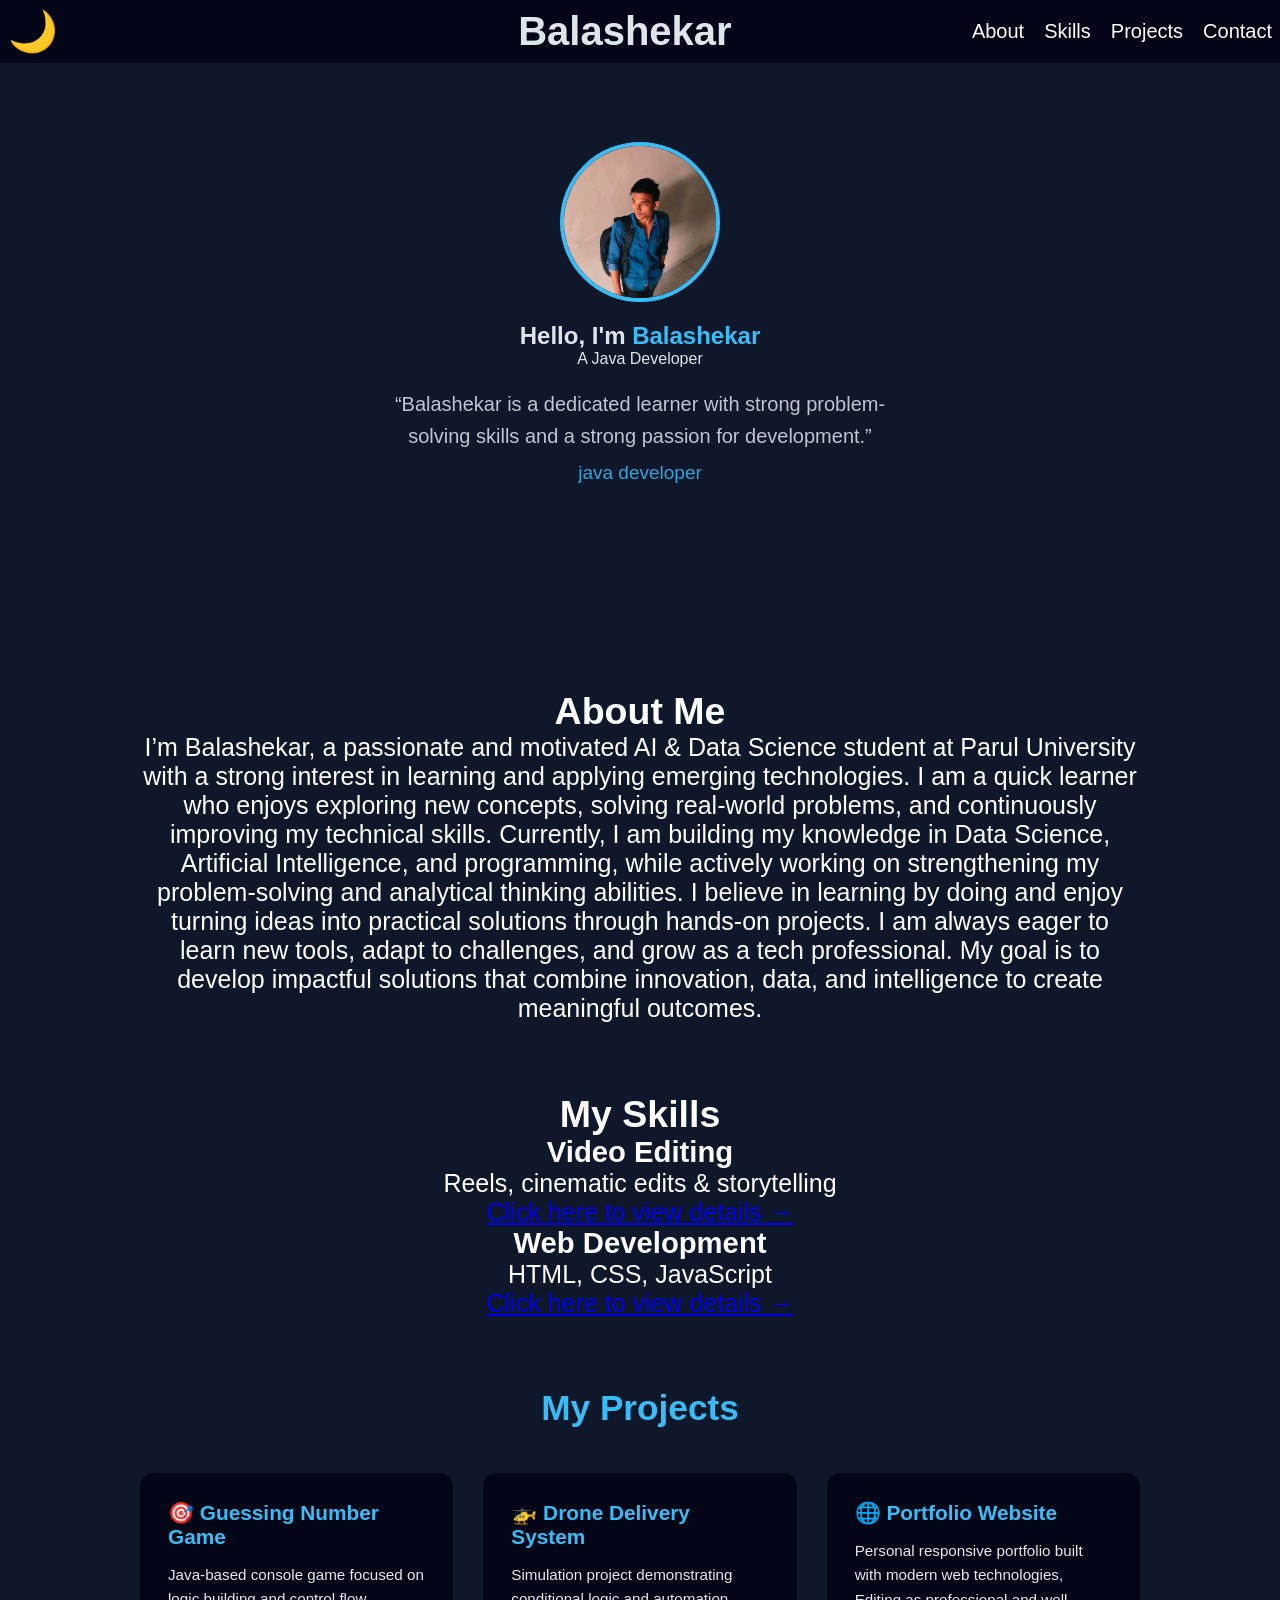
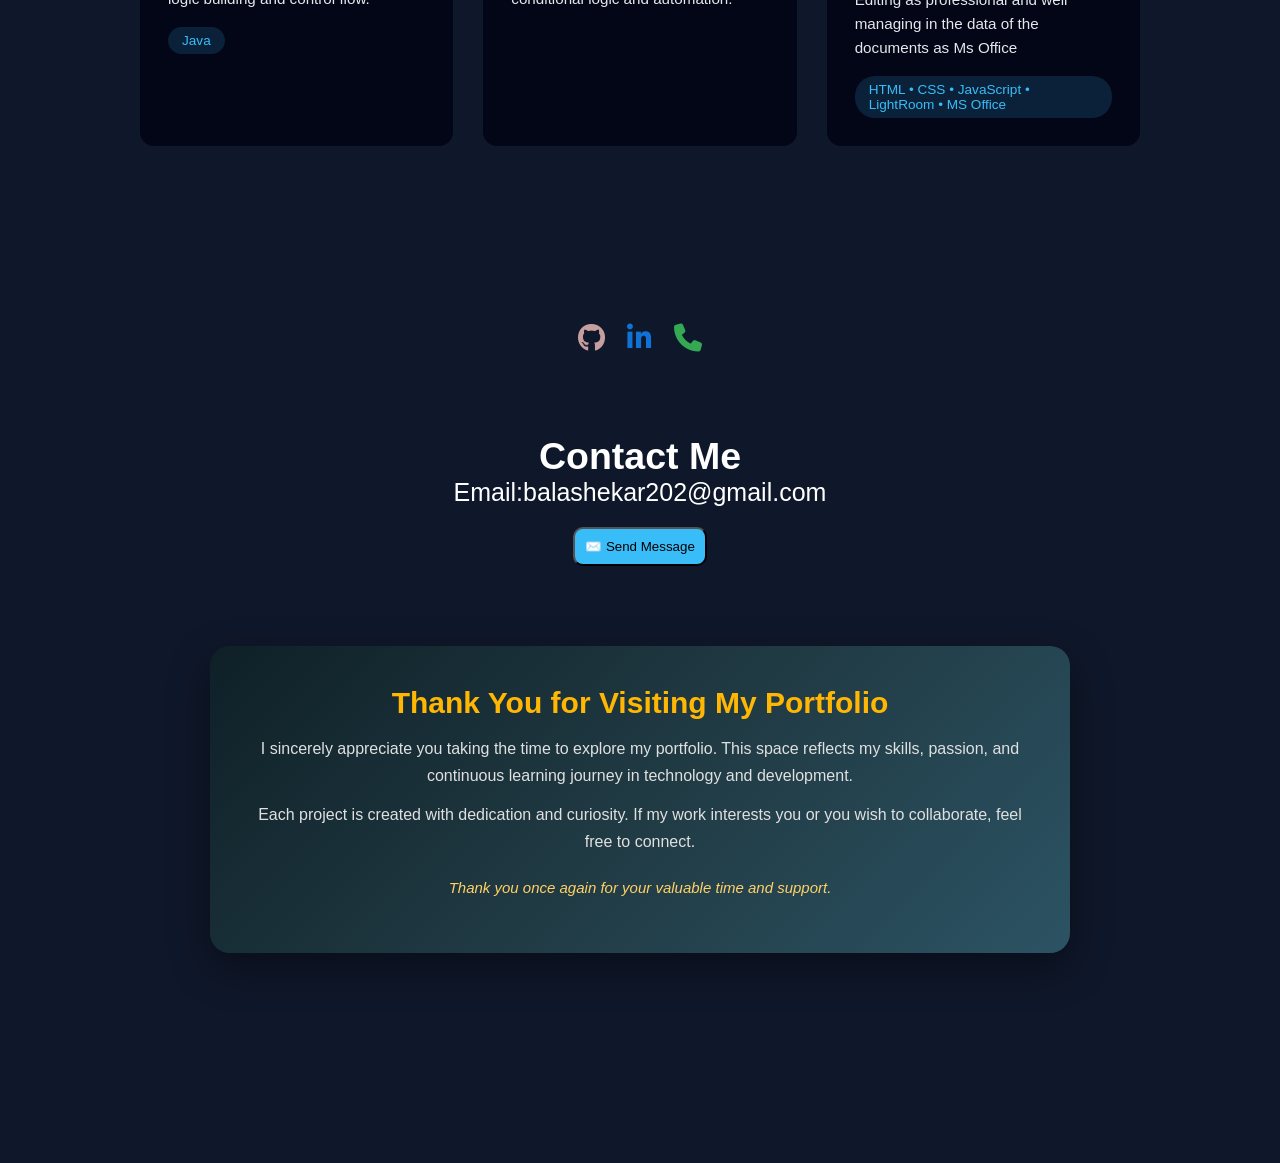
==== index.html @ da6f62a0 "Update index.html" ====
<!DOCTYPE html>
<html lang="en">
<head>
    <link rel="stylesheet" href="https://cdnjs.cloudflare.com/ajax/libs/font-awesome/6.5.1/css/all.min.css">
    <meta charset="UTF-8">
    <title>Balashekar | Portfolio</title>
    <link rel="stylesheet" href="style.css">
</head>
<body>
<div id="loader">
    <div class="spinner"></div>
</div>
    <!-- Navbar -->
    <nav>
        <button class="theme-btn" onclick="toggleTheme()">🌙</button>
        <h2 class="logo">Balashekar</h2>
        <ul class="bala-hero">
            <li><a href="#about">About</a></li>
            <li><a href="#skills">Skills</a></li>
            <li><a href="#projects">Projects</a></li>
            <li><a href="#contact">Contact</a></li>
        </ul>
    </nav>

   <section class="hero">

    <!-- Profile Photo -->
    <img src="profile.jpg" alt="Profile Photo" class="profile-pic">

     <!-- Name & role -->
    <h1>Hello, I'm <span id="typing"></span></h1>
    <p class="role">A Java Developer</p>
    <!-- Testimonial under profile photo -->
    <div class="hero-testimonial">
        <p id="heroTestimonial">
            “Balashekar is a dedicated learner with strong problem-solving skills and a strong passion for development.”
        </p>
        <span>java developer</span>
    </div>
</section>
    <!-- About -->
    <section id="about" class="section">
        <section class="section hidden">
        <h2>About Me</h2>
        <p>

           I’m Balashekar, a passionate and motivated AI & Data Science student at Parul University with a strong interest in learning
            and applying emerging technologies. I am a quick learner who enjoys exploring new concepts, solving real-world problems, and
             continuously improving my technical skills.
             Currently, I am building my knowledge in Data Science, Artificial Intelligence, and programming, while actively working on strengthening my problem-solving and analytical thinking abilities. I believe in learning by doing and enjoy turning ideas into practical solutions through hands-on projects.

I am always eager to learn new tools, adapt to challenges, and grow as a tech professional. My goal is to develop impactful solutions that combine innovation, data, and intelligence to create meaningful outcomes.
        </p>
    </section>
    <!-- Skills -->
 <section id="skills" class="skills-section">
  <h2>My Skills</h2>

  <div class="skills-container">

    <!-- Skill Card -->
    <div class="skill-card">
      <h3>Video Editing</h3>
      <p>Reels, cinematic edits & storytelling</p>
      <a href="editing.html" target="_blank" class="skill-btn">
        Click here to view details →
      </a>
    </div>

    <div class="skill-card">
      <h3>Web Development</h3>
      <p>HTML, CSS, JavaScript</p>
      <a href="webdev.html" target="_blank" class="skill-btn">
        Click here to view details →
      </a>
    </div>

  </div>
</section>


    <!-- Projects -->
   <section id="projects" class="section">
  <h2 class="section-title">My Projects</h2>

  <div class="card-container">
    <div class="card">
      <h3>🎯 Guessing Number Game</h3>
      <p>
        Java-based console game focused on logic building and control flow.
      </p>
      <span class="tech">Java</span>
    </div>

    <div class="card">
      <h3>🚁 Drone Delivery System</h3>
      <p>
        Simulation project demonstrating conditional logic and automation.
      </p>
    </div>

    <div class="card">
      <h3>🌐 Portfolio Website</h3>
      <p>
        Personal responsive portfolio built with modern web technologies, Editing as professional and well managing in the data of the documents as Ms Office
      </p>
      <span class="tech">HTML • CSS • JavaScript • LightRoom • MS Office</span>
    </div>
  </div>
</section>


    <!-- Contact -->
    <section id="contact" class="section contact">
       <div class="socials">
    <!-- GitHub -->
    <a href="https://github.com/balashekar2006" title="GitHub"> <i class="fab fa-github"></i>
    </a>
    <!-- LinkedIn -->
    <a href="https://www.linkedin.com/in/balashekartellagorla/" title="LinkedIn"><i class="fab fa-linkedin-in"></i>
    </a>
    <!-- Phone -->
    <a href="tel:+919398555608" class="contact-btn phone" title="Contact"><i class="fas fa-phone"></i>
</a>
</div>

        <section class="section hidden">
        <h2>Contact Me</h2>
        <p>Email:balashekar202@gmail.com</p>
      <button class="contact-btn email" onclick="sendEmail()" title="Send Message">
    ✉️ Send Message
</button>
<div class="portfolio-thankyou" id="thankYouSection">
    <h2>Thank You for Visiting My Portfolio</h2>
    <p>
        I sincerely appreciate you taking the time to explore my portfolio.
        This space reflects my skills, passion, and continuous learning journey
        in technology and development.
    </p>
    <p>
        Each project is created with dedication and curiosity.
        If my work interests you or you wish to collaborate, feel free to connect.
    </p>
    <p class="closing-line">
        Thank you once again for your valuable time and support.
    </p>
</div>

    </section>
    <script src="script.js"></script>
</body>
</html>
---- style.css ----
* {
    margin: 0;
    padding: 0;
    box-sizing: border-box;
    font-family: Arial, sans-serif;
}
#loader {
    position: fixed;
    inset: 0;
    background: var(--bg);
    display: flex;
    justify-content: center;
    align-items: center;
    z-index: 9999;
}

.spinner {
    width: 50px;
    height: 50px;
    border: 5px solid var(--card);
    border-top: 5px solid var(--accent);
    border-radius: 50%;
    animation: spin 1s linear infinite;
}

@keyframes spin {
    to {
        transform: rotate(360deg);
    }
}

body {
    
    background: #1142b3dc;
    color: rgb(167, 111, 111);
}

/* Navbar */
:root {
    --bg: #0f172a;
    --text: rgb(220, 230, 235);
    --card: #1e293b;
    --accent: #38bdf8;
}

.light {
    --bg: #b9dcdf;
    --text: #fbfbfb;
    --card: rgb(75, 38, 38);
}

body {
    background: var(--bg);
    color: var(--text);
    transition: 0.5s;
}


.theme-btn {
    background:none;
    border:none;
    font-size:40px;
    cursor:pointer;
    color: var(--accent);
}

nav {
    display: flex;
    justify-content: space-between;
    padding: 8px 8px;
    background: #020617;
    position: fixed;
    width: 100%;
    top: 0;
    right :0;
    left :0;
    z-index: 100;
}
.logo{
    font-size: 40px;
    display: flex;
    flex-direction: row;
    justify-content: center;
    align-items: center;
    text-align: center;
    flex:1;
    padding-left:240px;
}
.bala-hero {
font-size: 20px;
display: flex;
    flex-direction: row;
    justify-content: center;
    align-items: center;
    text-align: center;
}

nav ul {
    display: flex;
    list-style: none;
}

nav ul li {
    margin-left: 20px;
}

nav ul li a {
    color: white;
    text-decoration: none;
    transition: color 0.3s;
    
}

nav ul li a:hover {
    color: #38bdf8;
}
/* Hero */
.hero-testimonial {
    max-width: 500px;
    margin: 20px auto 25px;
    font-style:Bold;
    opacity: 0.85;
    animation: fadeIn 0.5s ease;
}

.hero-testimonial p {
    font-size: 20px;
    line-height: 1.6;
}

.hero-testimonial span {
    display: block;
    margin-top: 10px;
    color: var(--accent);
    font-style: normal;
    font-size: 19px;
}

.hero {
    margin-top: 100px;
    height: 50vh;
    display: flex;
    flex-direction: column;
    justify-content: center;
    align-items: center;
    text-align: center;
}

.hero span {
    color: #38bdf8;
}

.hero button {
    margin-top: 12px;
    padding: 10px 15px;
    border: none;
    background: #38bdf8;
    cursor: pointer;
    font-size: 20px;
    transition: transform 0.3s;
}

.hero button:hover {
    transform: scale(1.1);
}

/* Skills */
/* ================================
   SHARED SECTION STYLING
================================ */
.section {
  padding: 70px 20px;
  background-color: #0f172a;
  color: #ffffff;
  text-align: center;
}

.section-title {
  font-size: 2.2rem;
  margin-bottom: 45px;
  color: #38bdf8;
  font-weight: 600;
}

/* ================================
   SHARED GRID (SKILLS + PROJECTS)
================================ */
.card-container {
  display: grid;
  grid-template-columns: repeat(auto-fit, minmax(260px, 1fr));
  gap: 30px;
  max-width: 1100px;
  margin: auto;
}

/* ================================
   SHARED CARD DESIGN
================================ */
.card {
  background: #020617;
  border-radius: 14px;
  padding: 28px;
  text-align: left;
  transition: transform 0.35s ease, box-shadow 0.35s ease;
}

.card:hover {
  transform: translateY(-10px);
  box-shadow: 0 15px 30px rgba(56, 189, 248, 0.25);
}

/* ================================
   CARD CONTENT
================================ */
.card h3 {
  color: #38bdf8;
  margin-bottom: 14px;
  font-size: 1.3rem;
}

.card p,
.card li {
  font-size: 0.95rem;
  color: #e5e7eb;
  line-height: 1.6;
}

.card ul {
  list-style: none;
  padding: 0;
}

.card ul li {
  padding: 6px 0;
}

/* ================================
   TECH TAG (PROJECTS)
================================ */
.tech {
  display: inline-block;
  margin-top: 15px;
  background: rgba(56, 189, 248, 0.15);
  color: #38bdf8;
  padding: 6px 14px;
  border-radius: 20px;
  font-size: 0.85rem;
}
/* Contact */
.socials{
    margin-top: 25px;
    display: flex;
    justify-content: center;
    gap: 2px;
}

.socials-btn {
    padding: 12px 25px;
    text-decoration: none;
    color: rgb(168, 249, 143);
    border-radius: 30px;
    font-weight: bold;
    transition: all 0.4s ease;
}

.socials.github {
    background: #414a54;
}

.socials.linkedin {
    background: #0a66c2;
}
.socials.contact {
    background: #6ddf67;
}
.socials a i {
    font-size: 28px; /* Adjust icon size */
    transition: transform 0.3s, box-shadow 0.3s;
}

/* GitHub theme */
.socials a[title="GitHub"] i {
    color: #c79e9e; /* Official GitHub black */
}
.socials a[title="GitHub"]:hover i {
    transform: scale(1.2);
    color: #e272d3; /* GitHub green hover (optional) */
}
/* LinkedIn theme */
.socials a[title="LinkedIn"] i {
    color: #1072d4; /* Official LinkedIn blue */
}
.socials a[title="LinkedIn"]:hover i {
    transform: scale(1.2);
    color:#eddb57; /* Darker blue on hover */
}
/* Phone theme */
.socials a[title="Contact"] i {
    color: #34A853; /* Green phone icon */
}
.socials a[title="Contact"]:hover i {
    transform: scale(1.2);
    color:#cc233f; /* Darker green on hover */
}
.socials a {
    font-size: 30px;
    margin: 10px;
    display: inline-block;
    transition: 0.3s;
}

.socials a:hover {
    transform: translateY(-8px) rotate(5deg);
    color: var(--accent);
}

.contact button {
    
    margin-top: 20px;
    padding: 10px 10px;
    border-radius: 10px;
    background: #38bdf8;
    cursor: pointer;
}
.contact button:hover{
     background: #e2cf97;
    color: rgb(5, 32, 38);
    transform: translateY(-10px);
}
.profile-pic {
    width: 160px;
    height: 160px;
    border-radius: 50%;
    object-fit: cover;
    border: 4px solid #38bdf8;
    margin-bottom: 20px;
    animation: pulse 2.5s infinite;
    transition: all 0.4s ease;
}

.profile-pic:hover {
    box-shadow: 0 0 30px #38bdf8;
    transform: scale(1.08) rotate(2deg);
}


.profile-pic:hover {
    box-shadow: 0 0 25px #38bdf8;
    transform: scale(1.05);
}

@keyframes float {
    0% { transform: translateY(0); }
    50% { transform: translateY(-10px); }
    100% { transform: translateY(0); }
}
@keyframes fadeIn {
    from {
        opacity: 0;
        transform: translateY(10px);
    }
    to {
        opacity: 1;
        transform: translateY(0);
    }
}
@keyframes pulse {
    0% {
        box-shadow: 0 0 0 0 rgba(56, 189, 248, 0.7);
    }
    70% {
        box-shadow: 0 0 0 20px rgba(56, 189, 248, 0);
    }
    100% {
        box-shadow: 0 0 0 0 rgba(56, 189, 248, 0);
    }
}
/* Sections */
.section {
    padding: 70px 70px;
    text-align: center;
    font-size: 25px;
}
.hidden {
    opacity: 0;
    transform: translateY(50px);
    transition: all 1s ease;
}

.show {
    opacity: 1;
    transform: translateY(0);
}

@media (max-width: 768px) {
    nav {
        flex-direction: column;
        gap: 10px;
    }
    .skills, .projects {
        flex-direction: column;
        align-items: center;
    }
    .hero h1 {
        font-size: 30px;
    }
    .profile-pic {
        width: 120px;
        height: 120px;
    }
}
.portfolio-thankyou {
    margin-top: 80px;
    padding: 40px;
    text-align: center;
    background: linear-gradient(135deg, #0f2027, #203a43, #2c5364);
    color: #ffffff;
    border-radius: 20px;
    box-shadow: 0 15px 40px rgba(0, 0, 0, 0.4);
    opacity: 0;
    transform: translateY(30px);
    transition: all 1s ease;
}

.portfolio-thankyou h2 {
    font-size: 30px;
    margin-bottom: 15px;
    color: #ffb703;
}

.portfolio-thankyou p {
    font-size: 16px;
    line-height: 1.7;
    margin-bottom: 12px;
    color: #e0e0e0;
}

.portfolio-thankyou .closing-line {
    margin-top: 20px;
    font-size: 15px;
    font-style: italic;
    color: #ffd166;
}

/* Animation active state */
.portfolio-thankyou.show {
    opacity: 1;
    transform: translateY(0);
}

/* Responsive */
@media (max-width: 600px) {
    .portfolio-thankyou {
        padding: 25px;
    }

    .portfolio-thankyou h2 {
        font-size: 24px;
    }
}
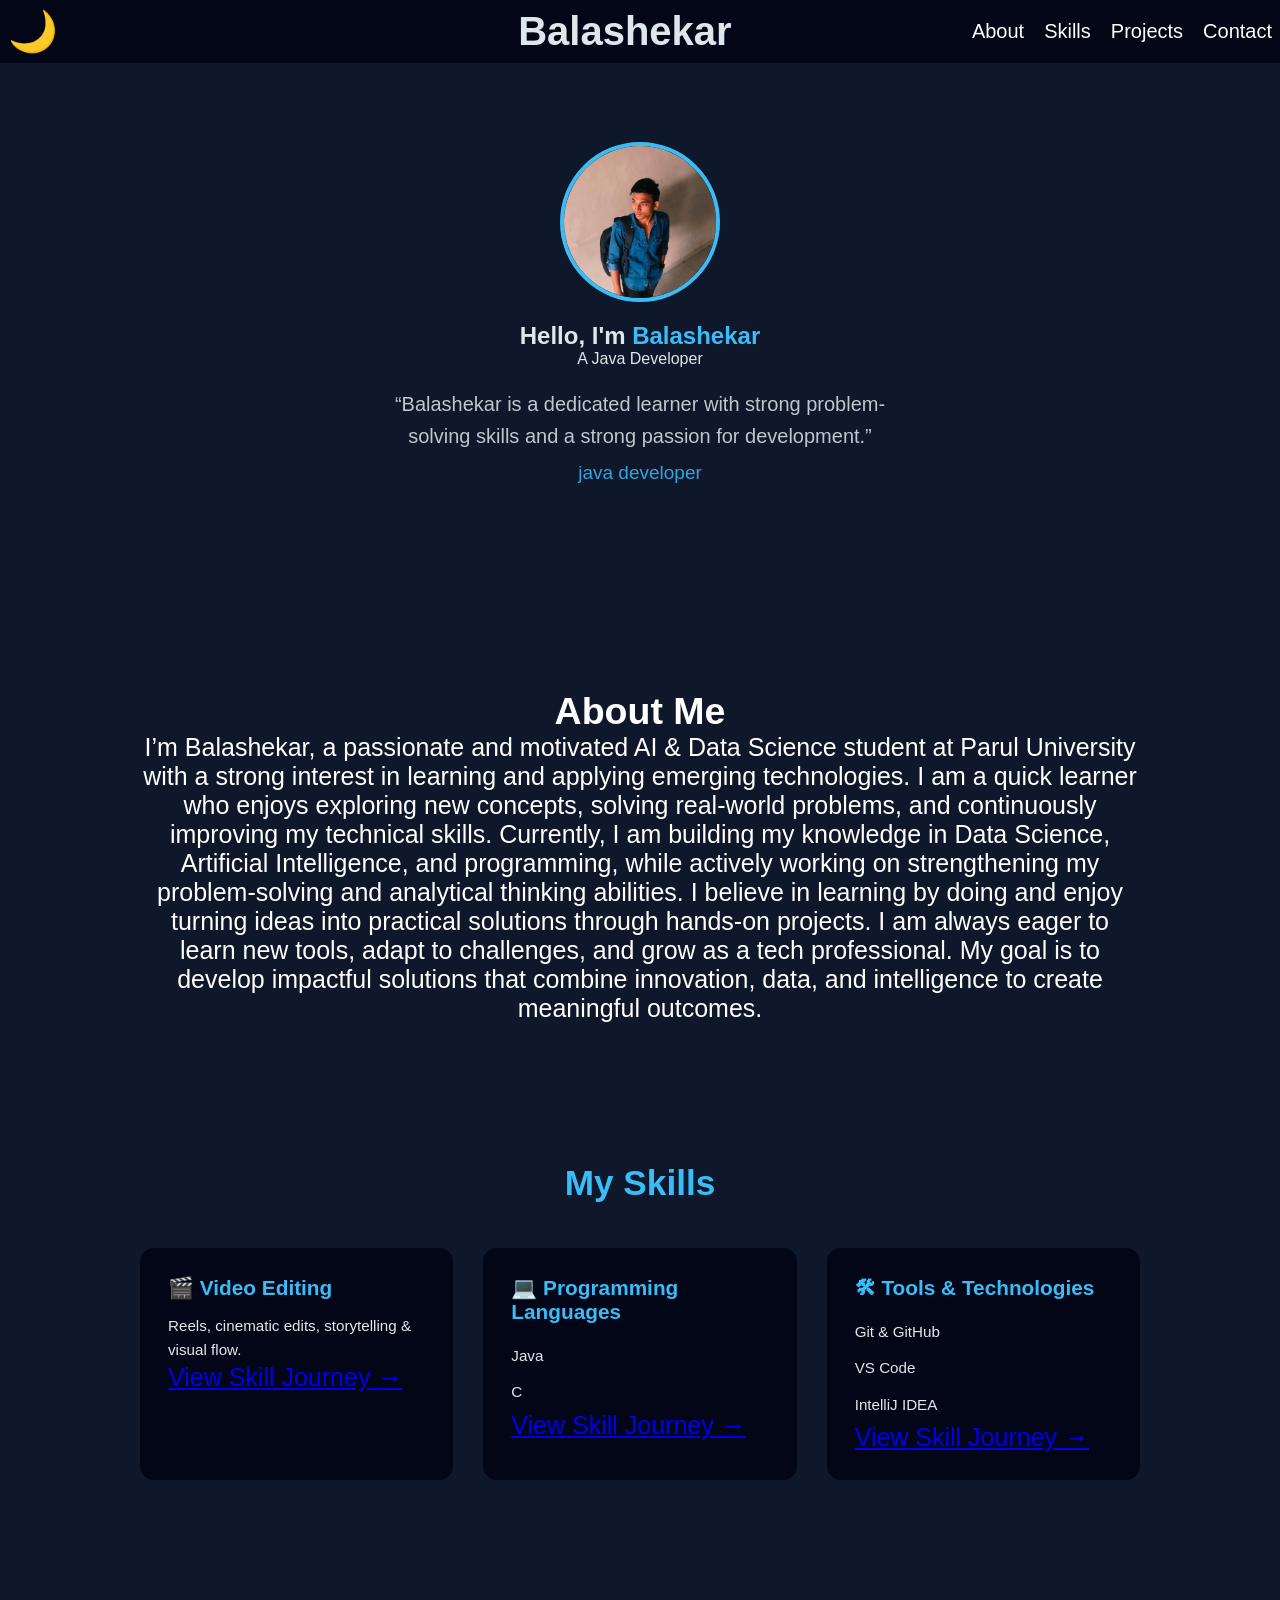
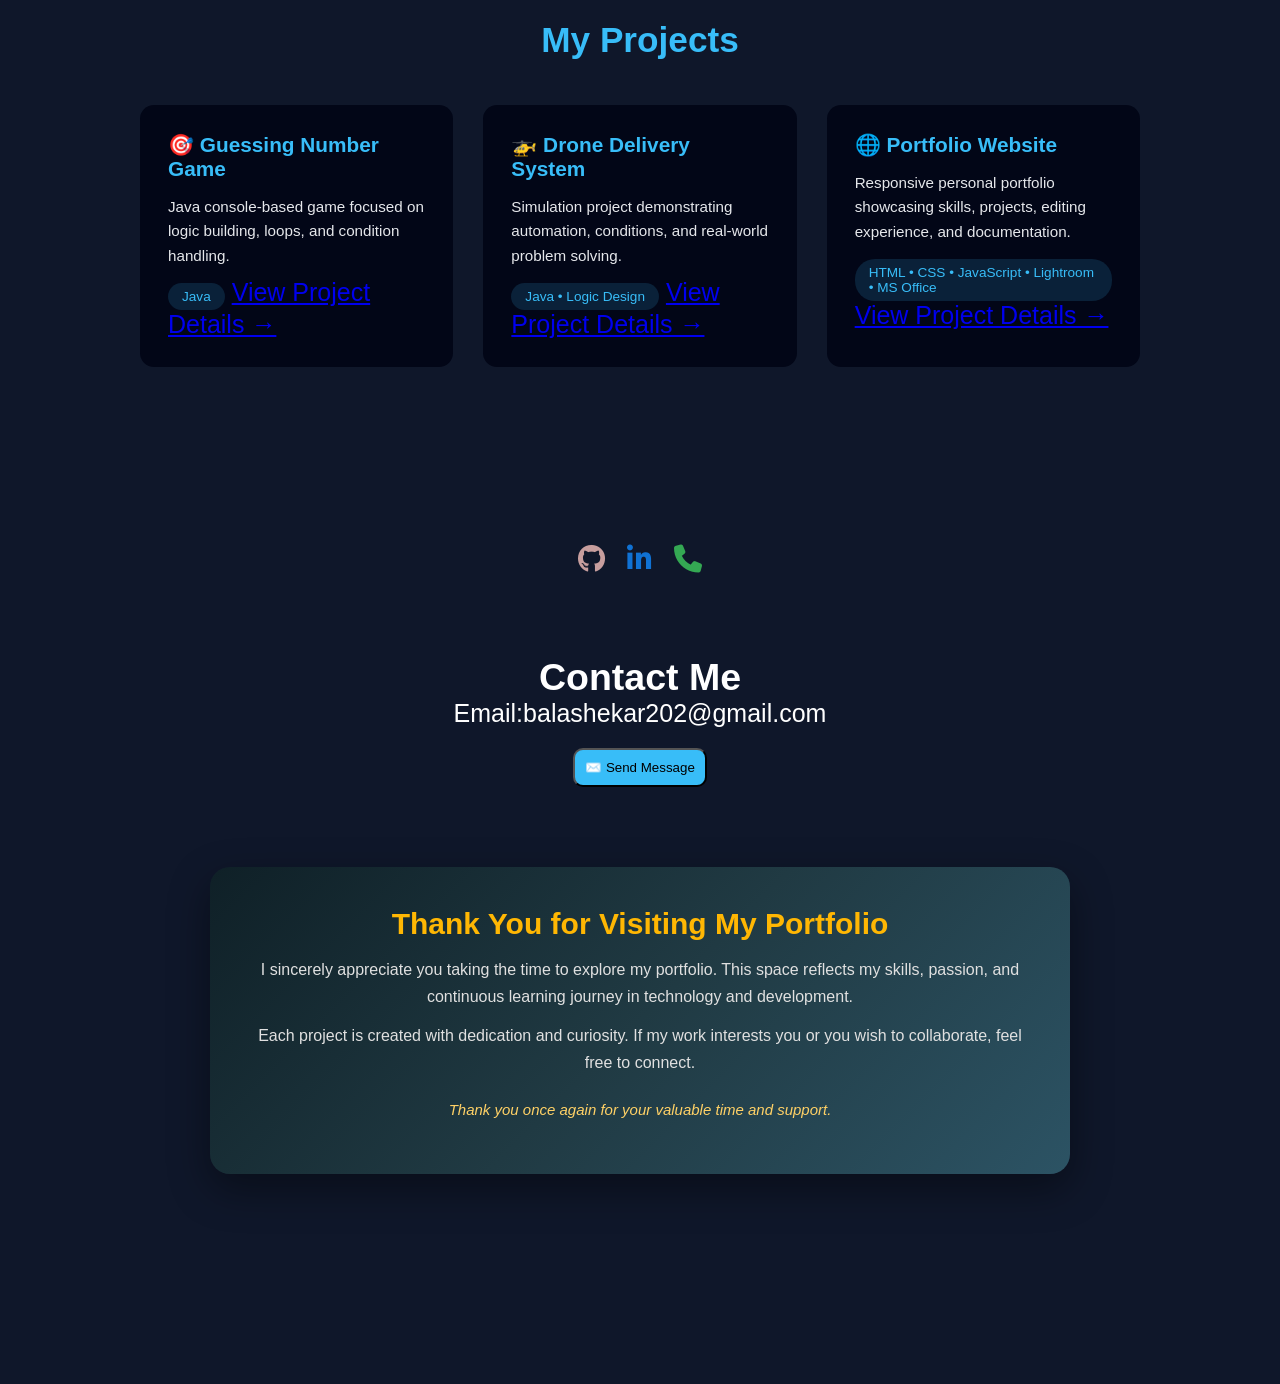
==== commit acff291e: "Update index.html" ====
--- a/index.html
+++ b/index.html
@@ -53,62 +53,91 @@
         </p>
     </section>
     <!-- Skills -->
- <section id="skills" class="skills-section">
-  <h2>My Skills</h2>
+ <section id="skills" class="section">
+  <h2 class="section-title">My Skills</h2>
 
-  <div class="skills-container">
+  <div class="card-container">
 
-    <!-- Skill Card -->
-    <div class="skill-card">
-      <h3>Video Editing</h3>
-      <p>Reels, cinematic edits & storytelling</p>
-      <a href="editing.html" target="_blank" class="skill-btn">
-        Click here to view details →
+    <div class="card">
+      <h3>🎬 Video Editing</h3>
+      <p>
+        Reels, cinematic edits, storytelling & visual flow.
+      </p>
+      <a href="editing.html" target="_blank" class="view-btn">
+        View Skill Journey →
       </a>
     </div>
 
-    <div class="skill-card">
-      <h3>Web Development</h3>
-      <p>HTML, CSS, JavaScript</p>
-      <a href="webdev.html" target="_blank" class="skill-btn">
-        Click here to view details →
+    <div class="card">
+      <h3>💻 Programming Languages</h3>
+      <ul>
+        <li>Java</li>
+        <li>C</li>
+      </ul>
+      <a href="programming.html" target="_blank" class="view-btn">
+        View Skill Journey →
+      </a>
+    </div>
+
+    <div class="card">
+      <h3>🛠 Tools & Technologies</h3>
+      <ul>
+        <li>Git & GitHub</li>
+        <li>VS Code</li>
+        <li>IntelliJ IDEA</li>
+      </ul>
+      <a href="tools.html" target="_blank" class="view-btn">
+        View Skill Journey →
       </a>
     </div>
 
   </div>
 </section>
 
-
     <!-- Projects -->
    <section id="projects" class="section">
   <h2 class="section-title">My Projects</h2>
 
   <div class="card-container">
+
     <div class="card">
       <h3>🎯 Guessing Number Game</h3>
       <p>
-        Java-based console game focused on logic building and control flow.
+        Java console-based game focused on logic building, loops,
+        and condition handling.
       </p>
       <span class="tech">Java</span>
+      <a href="guessing-game.html" target="_blank" class="view-btn">
+        View Project Details →
+      </a>
     </div>
 
     <div class="card">
       <h3>🚁 Drone Delivery System</h3>
       <p>
-        Simulation project demonstrating conditional logic and automation.
+        Simulation project demonstrating automation, conditions,
+        and real-world problem solving.
       </p>
+      <span class="tech">Java • Logic Design</span>
+      <a href="drone-project.html" target="_blank" class="view-btn">
+        View Project Details →
+      </a>
     </div>
 
     <div class="card">
       <h3>🌐 Portfolio Website</h3>
       <p>
-        Personal responsive portfolio built with modern web technologies, Editing as professional and well managing in the data of the documents as Ms Office
+        Responsive personal portfolio showcasing skills, projects,
+        editing experience, and documentation.
       </p>
-      <span class="tech">HTML • CSS • JavaScript • LightRoom • MS Office</span>
+      <span class="tech">HTML • CSS • JavaScript • Lightroom • MS Office</span>
+      <a href="portfolio-project.html" target="_blank" class="view-btn">
+        View Project Details →
+      </a>
     </div>
+
   </div>
 </section>
-
 
     <!-- Contact -->
     <section id="contact" class="section contact">
@@ -154,3 +183,4 @@
 
 
 
+
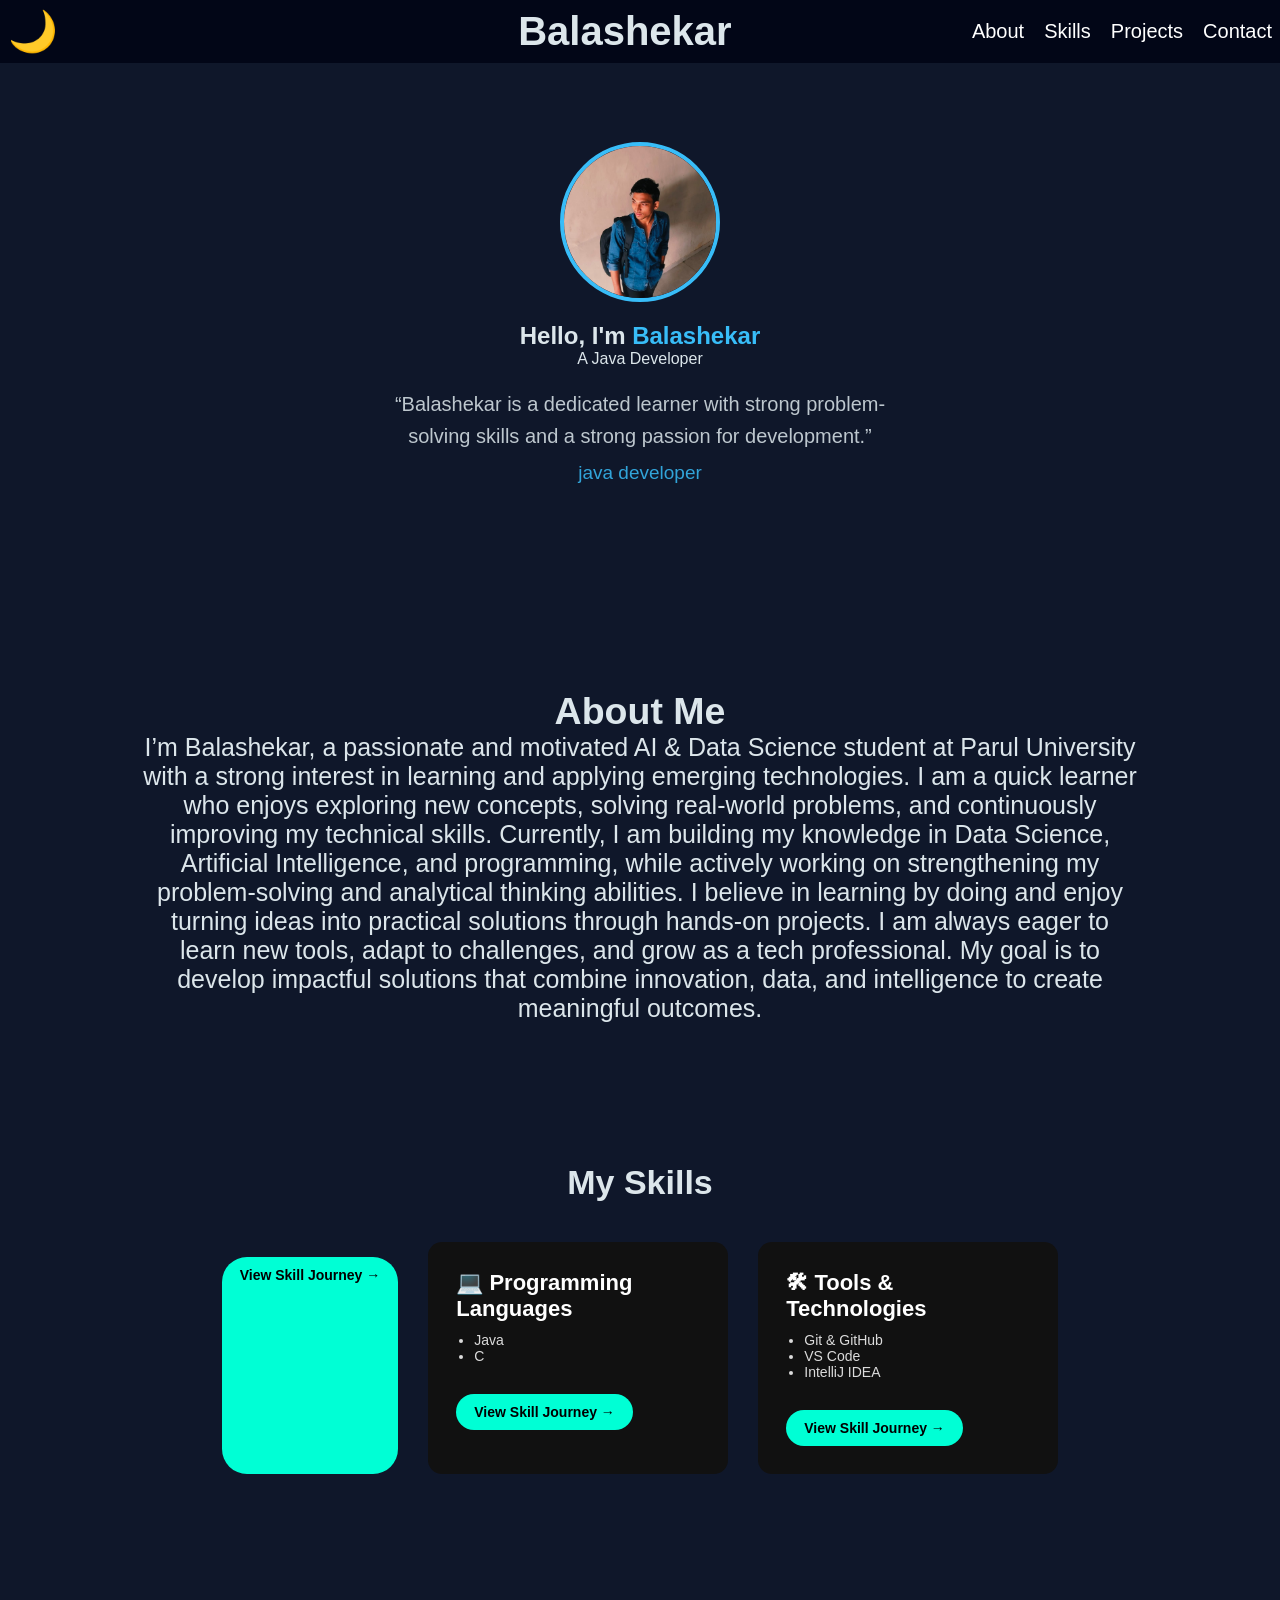
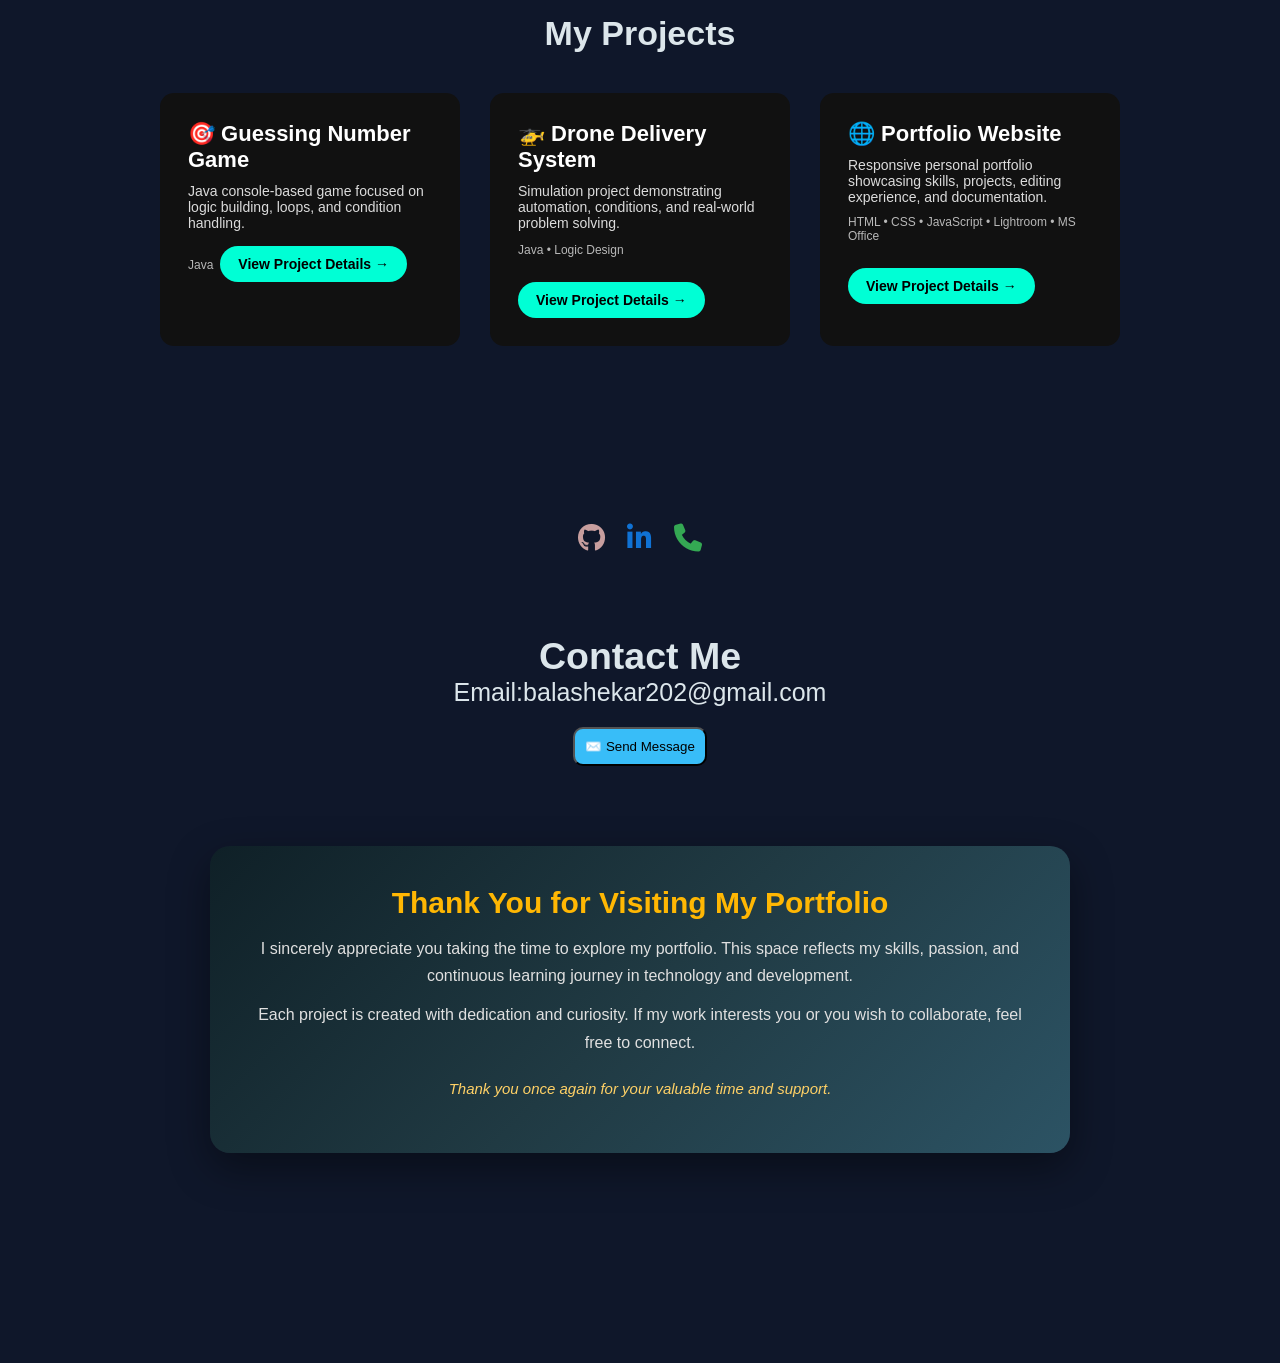
==== commit ff57480e: "Update index.html" ====
--- a/index.html
+++ b/index.html
@@ -58,15 +58,10 @@
 
   <div class="card-container">
 
-    <div class="card">
-      <h3>🎬 Video Editing</h3>
-      <p>
-        Reels, cinematic edits, storytelling & visual flow.
-      </p>
-      <a href="editing.html" target="_blank" class="view-btn">
-        View Skill Journey →
-      </a>
-    </div>
+    <a href="skills/editing.html" class="view-btn">
+  View Skill Journey →
+</a>
+
 
     <div class="card">
       <h3>💻 Programming Languages</h3>
@@ -184,3 +179,4 @@
 
 
 
+
--- a/style.css
+++ b/style.css
@@ -170,81 +170,73 @@
 ================================ */
 .section {
   padding: 70px 20px;
-  background-color: #0f172a;
-  color: #ffffff;
   text-align: center;
 }
 
 .section-title {
-  font-size: 2.2rem;
-  margin-bottom: 45px;
-  color: #38bdf8;
-  font-weight: 600;
-}
-
-/* ================================
-   SHARED GRID (SKILLS + PROJECTS)
-================================ */
+  font-size: 34px;
+  margin-bottom: 40px;
+}
+
 .card-container {
-  display: grid;
-  grid-template-columns: repeat(auto-fit, minmax(260px, 1fr));
+  display: flex;
+  justify-content: center;
   gap: 30px;
-  max-width: 1100px;
-  margin: auto;
-}
-
-/* ================================
-   SHARED CARD DESIGN
-================================ */
+  flex-wrap: wrap;
+}
+
 .card {
-  background: #020617;
+  background: #111;
+  color: #fff;
+  padding: 28px;
+  width: 300px;
   border-radius: 14px;
-  padding: 28px;
   text-align: left;
-  transition: transform 0.35s ease, box-shadow 0.35s ease;
+  transition: all 0.3s ease;
 }
 
 .card:hover {
   transform: translateY(-10px);
-  box-shadow: 0 15px 30px rgba(56, 189, 248, 0.25);
-}
-
-/* ================================
-   CARD CONTENT
-================================ */
+  box-shadow: 0 10px 30px rgba(0, 255, 213, 0.15);
+}
+
 .card h3 {
-  color: #38bdf8;
-  margin-bottom: 14px;
-  font-size: 1.3rem;
+  font-size: 22px;
+  margin-bottom: 10px;
 }
 
 .card p,
 .card li {
-  font-size: 0.95rem;
-  color: #e5e7eb;
-  line-height: 1.6;
+  font-size: 14px;
+  opacity: 0.85;
 }
 
 .card ul {
-  list-style: none;
-  padding: 0;
-}
-
-.card ul li {
-  padding: 6px 0;
-}
-
-/* ================================
-   TECH TAG (PROJECTS)
-================================ */
+  padding-left: 18px;
+  margin-bottom: 15px;
+}
+
 .tech {
   display: inline-block;
+  margin: 10px 0;
+  font-size: 12px;
+  opacity: 0.7;
+}
+
+.view-btn {
+  display: inline-block;
   margin-top: 15px;
-  background: rgba(56, 189, 248, 0.15);
-  color: #38bdf8;
-  padding: 6px 14px;
-  border-radius: 20px;
-  font-size: 0.85rem;
+  padding: 10px 18px;
+  background: #00ffd5;
+  color: #000;
+  text-decoration: none;
+  border-radius: 25px;
+  font-weight: 600;
+  font-size: 14px;
+}
+
+.view-btn:hover {
+  background: #00c4a7;
 }
 /* Contact */
 .socials{
@@ -462,3 +454,4 @@
 
 
 
+
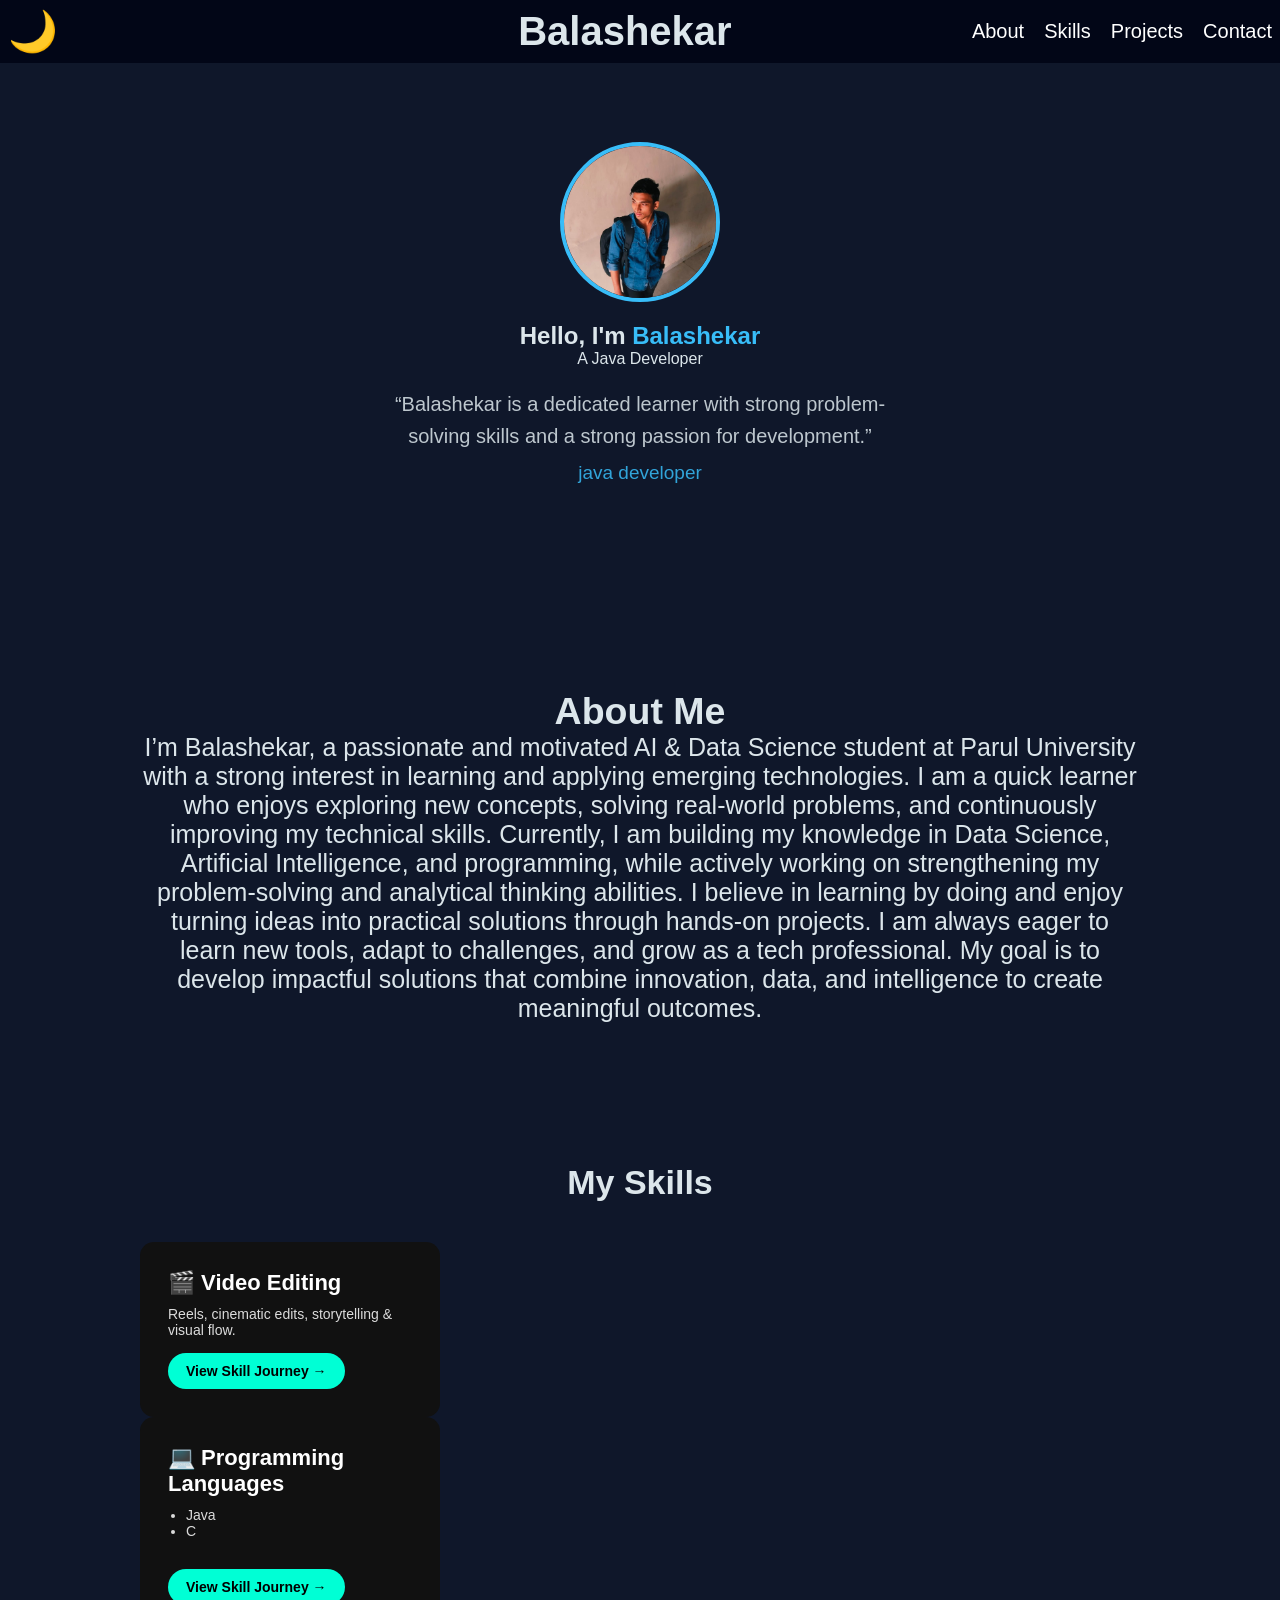
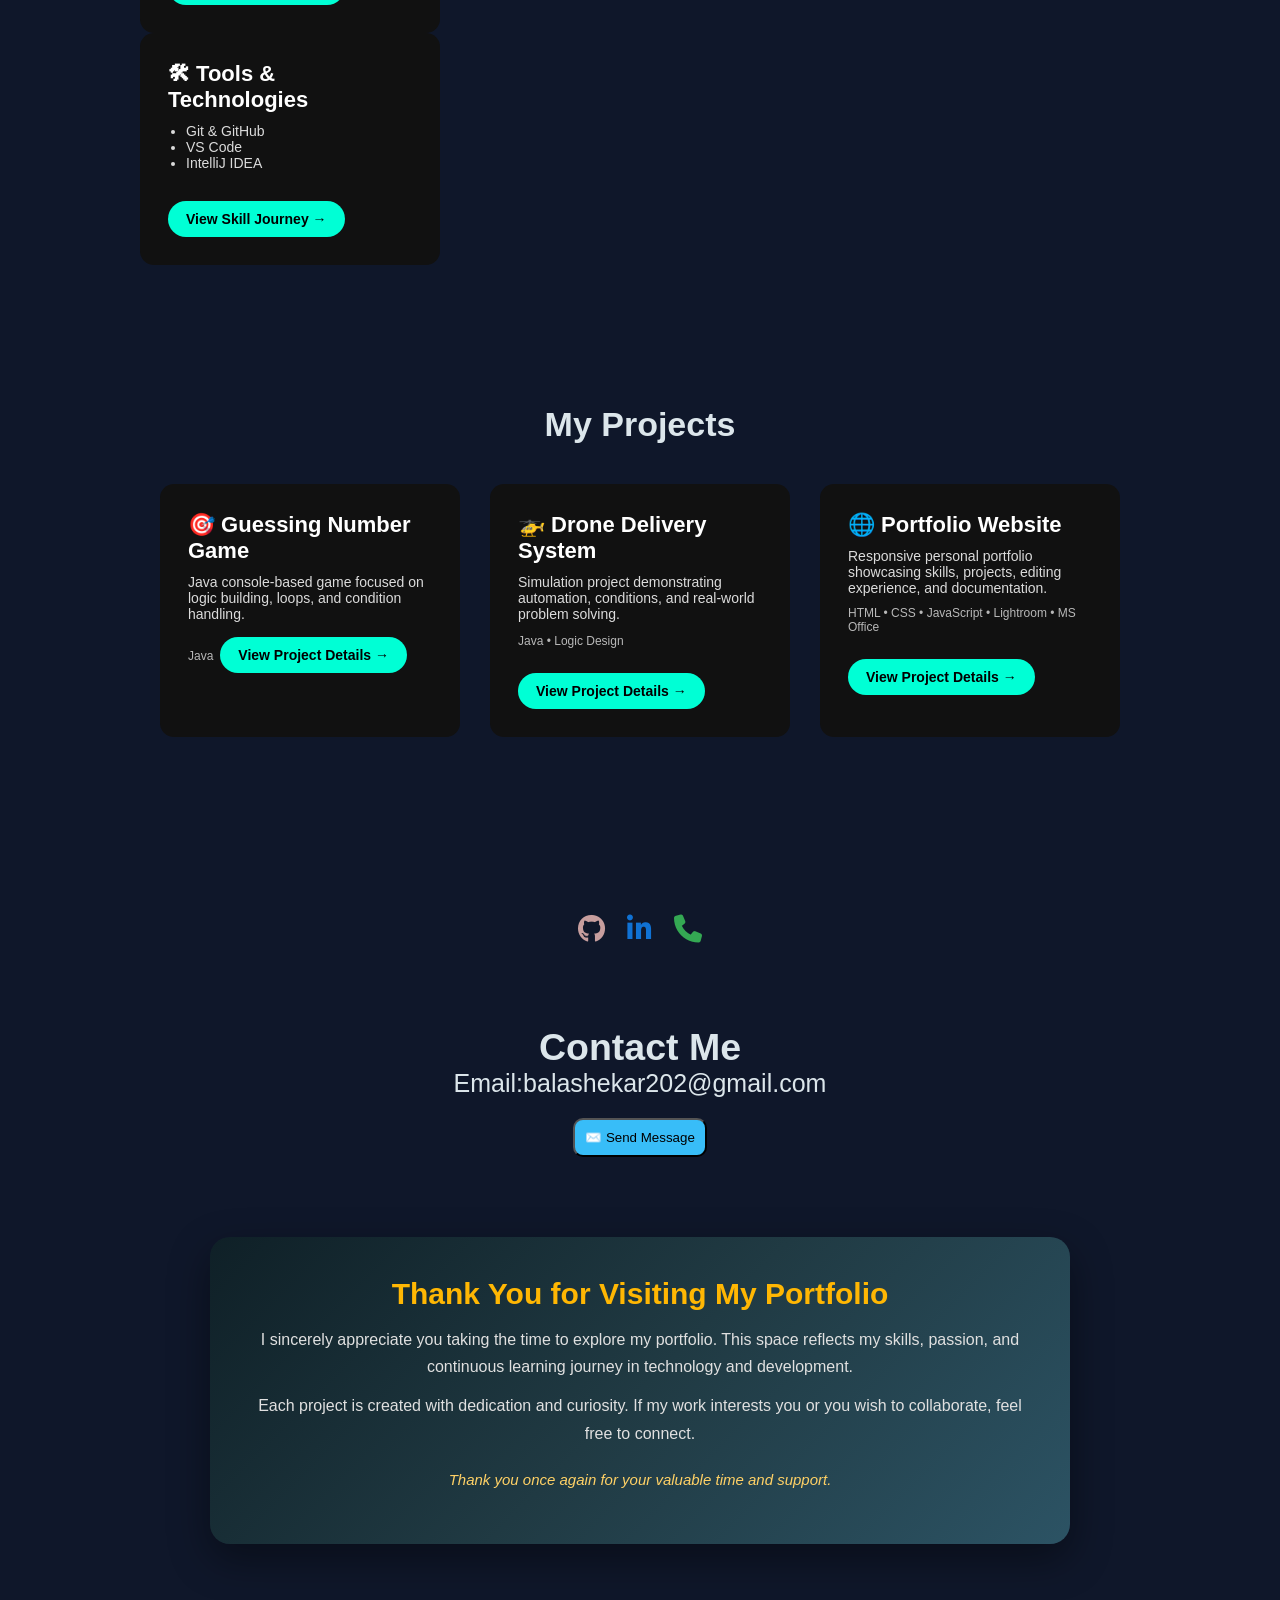
==== commit 2f69c7e1: "Update index.html" ====
--- a/index.html
+++ b/index.html
@@ -55,14 +55,15 @@
     <!-- Skills -->
  <section id="skills" class="section">
   <h2 class="section-title">My Skills</h2>
-
-  <div class="card-container">
-
+       <div class="card">
+      <h3>🎬 Video Editing</h3>
+      <p>
+        Reels, cinematic edits, storytelling & visual flow.
+      </p>
     <a href="skills/editing.html" class="view-btn">
   View Skill Journey →
 </a>
-
-
+</div>
     <div class="card">
       <h3>💻 Programming Languages</h3>
       <ul>
@@ -180,3 +181,4 @@
 
 
 
+
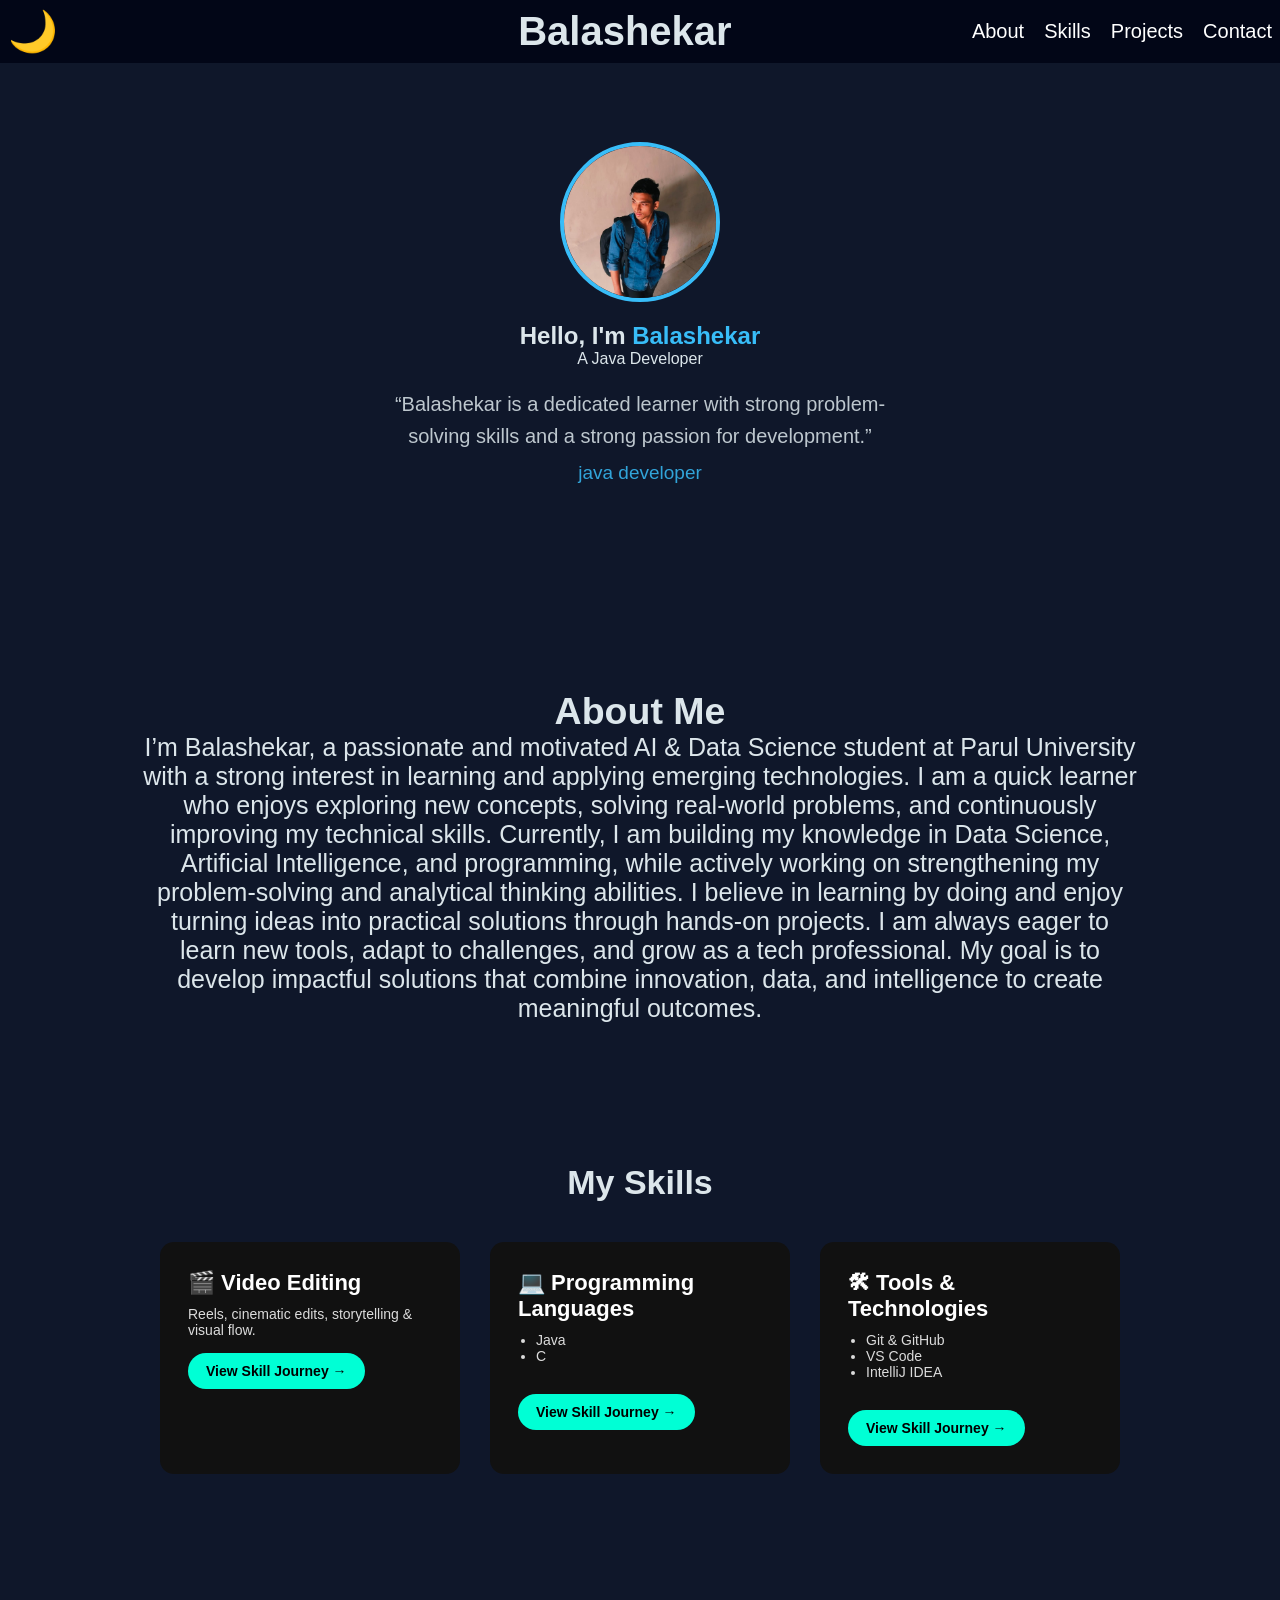
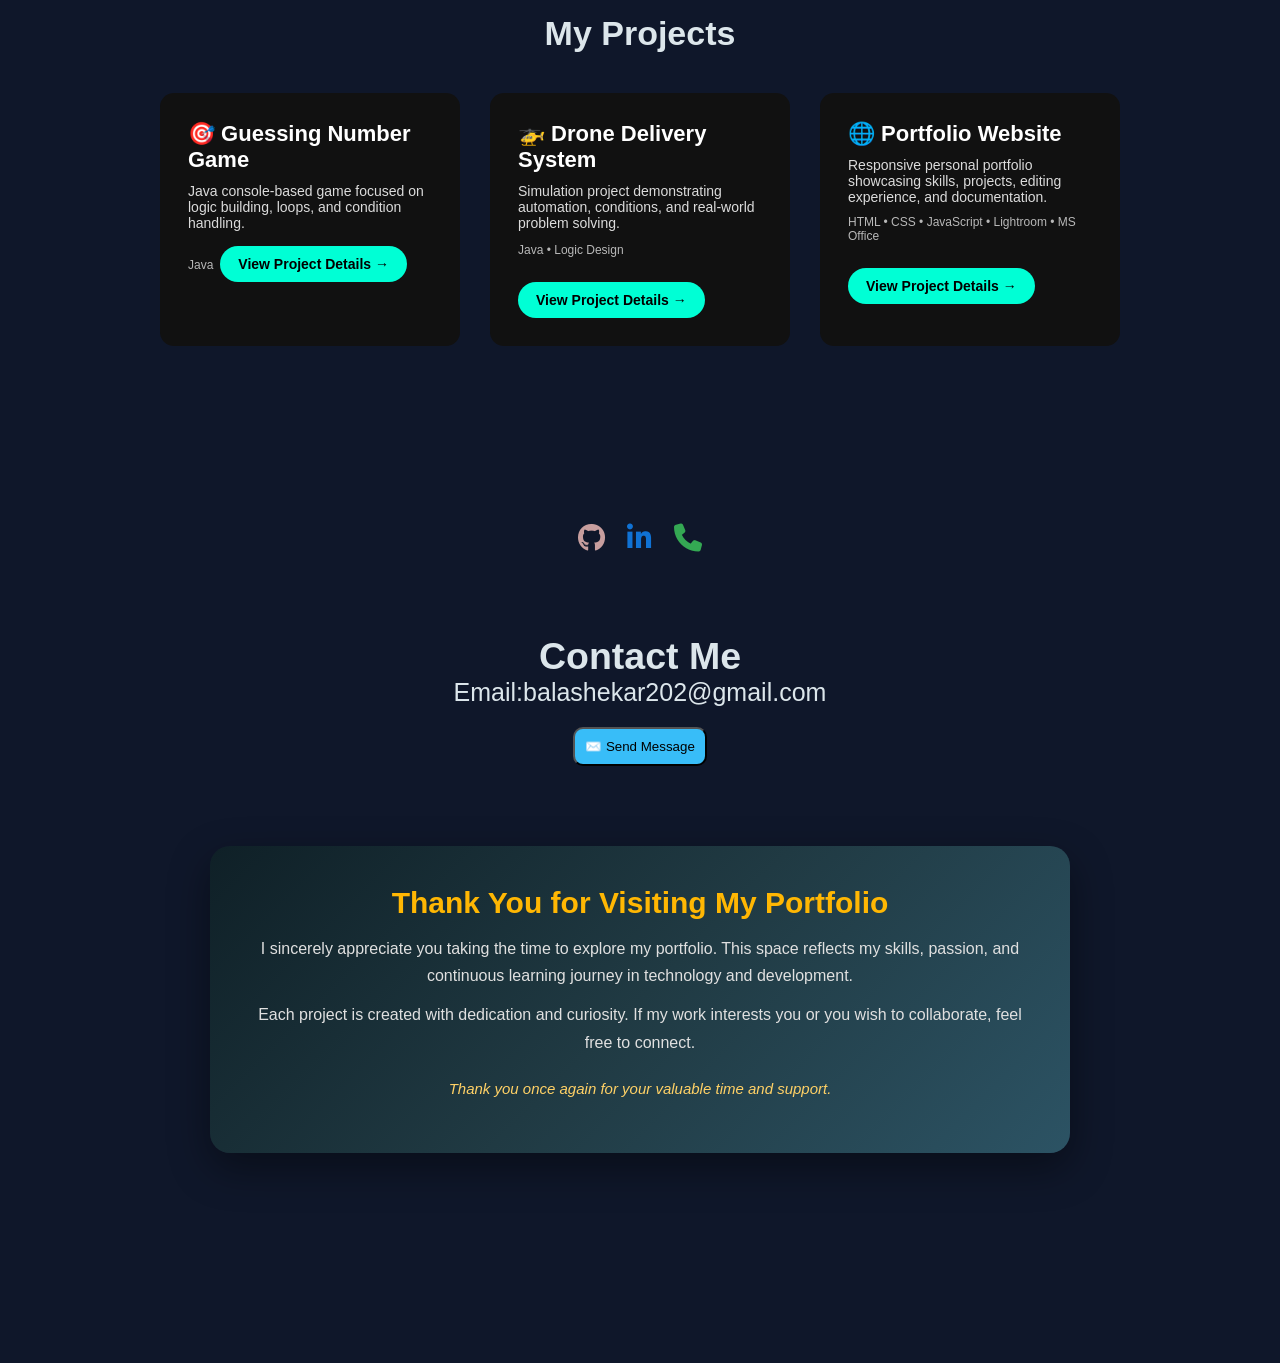
==== commit 4b838c33: "Update index.html" ====
--- a/index.html
+++ b/index.html
@@ -55,15 +55,19 @@
     <!-- Skills -->
  <section id="skills" class="section">
   <h2 class="section-title">My Skills</h2>
-       <div class="card">
+
+  <div class="card-container">
+
+    <div class="card">
       <h3>🎬 Video Editing</h3>
       <p>
         Reels, cinematic edits, storytelling & visual flow.
       </p>
-    <a href="skills/editing.html" class="view-btn">
-  View Skill Journey →
-</a>
-</div>
+      <a href="skills/editing.html" class="view-btn">
+        View Skill Journey →
+      </a>
+    </div>
+
     <div class="card">
       <h3>💻 Programming Languages</h3>
       <ul>
@@ -182,3 +186,5 @@
 
 
 
+
+
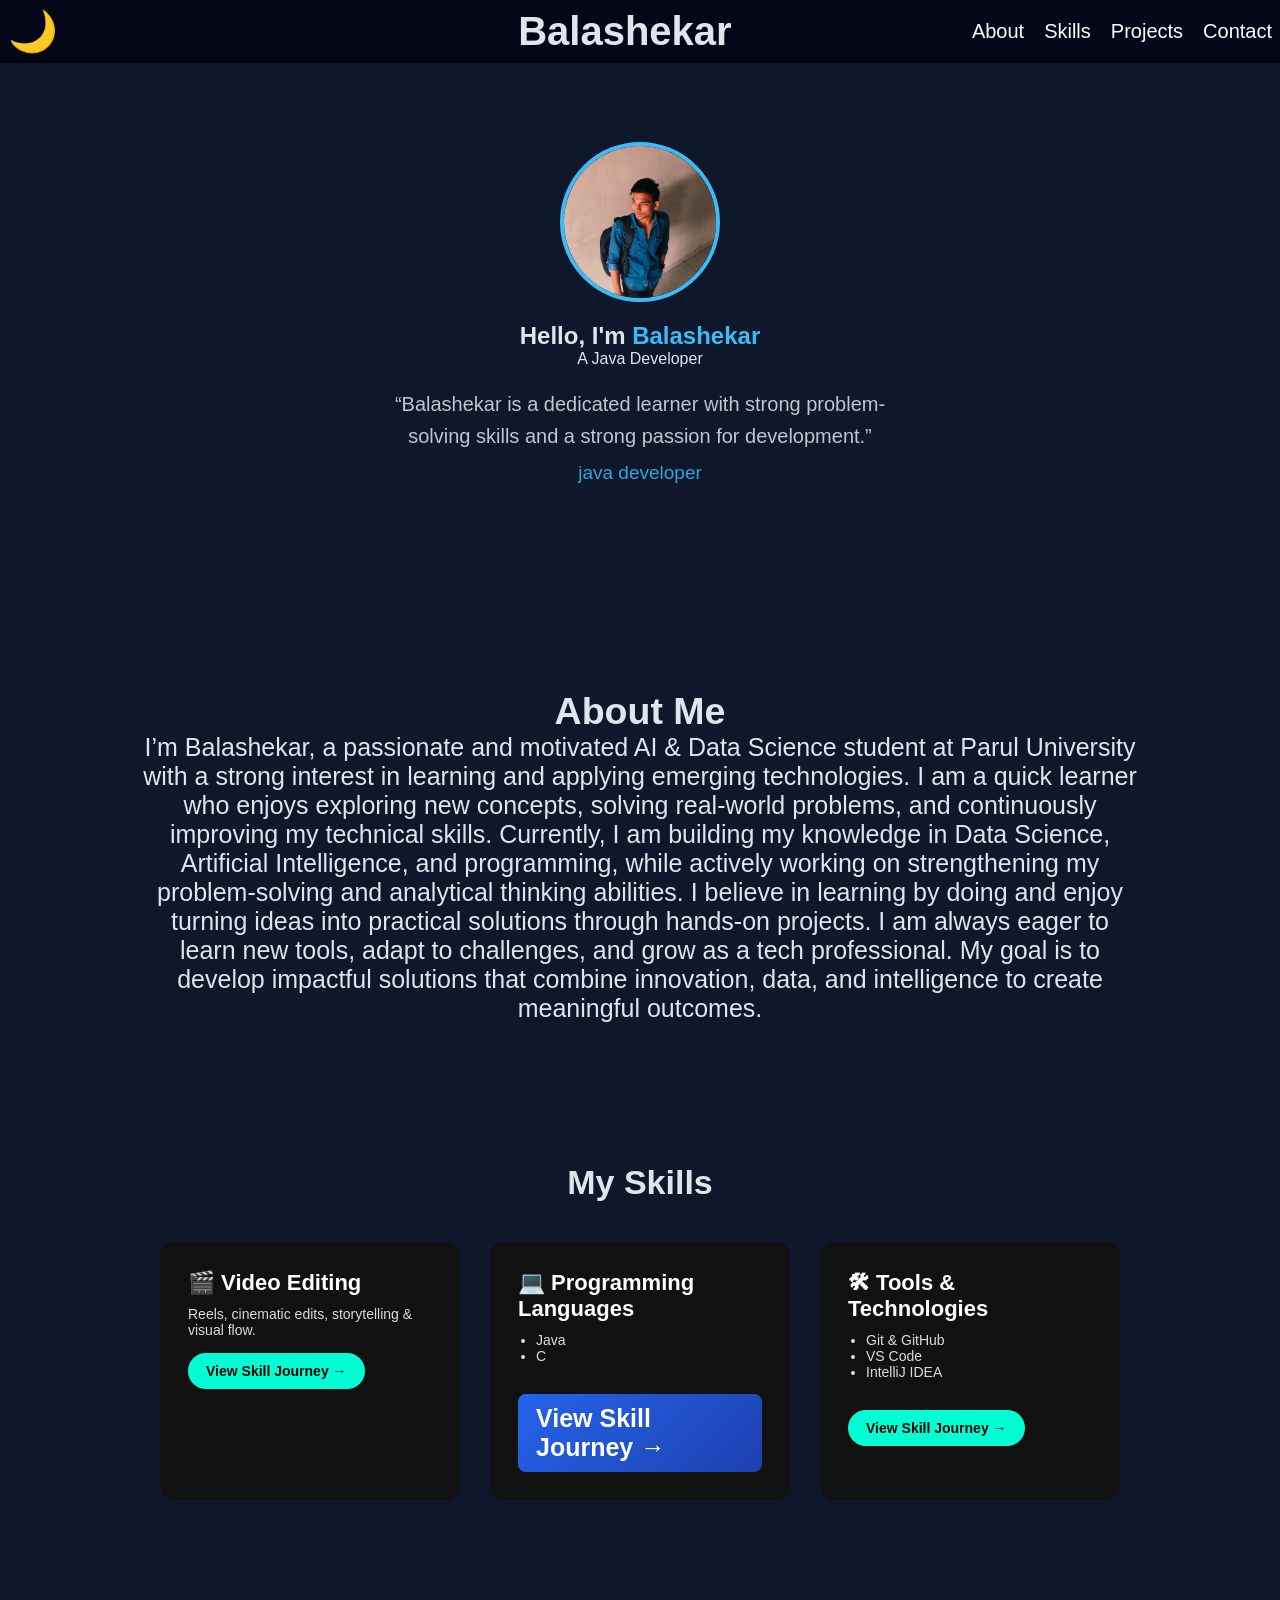
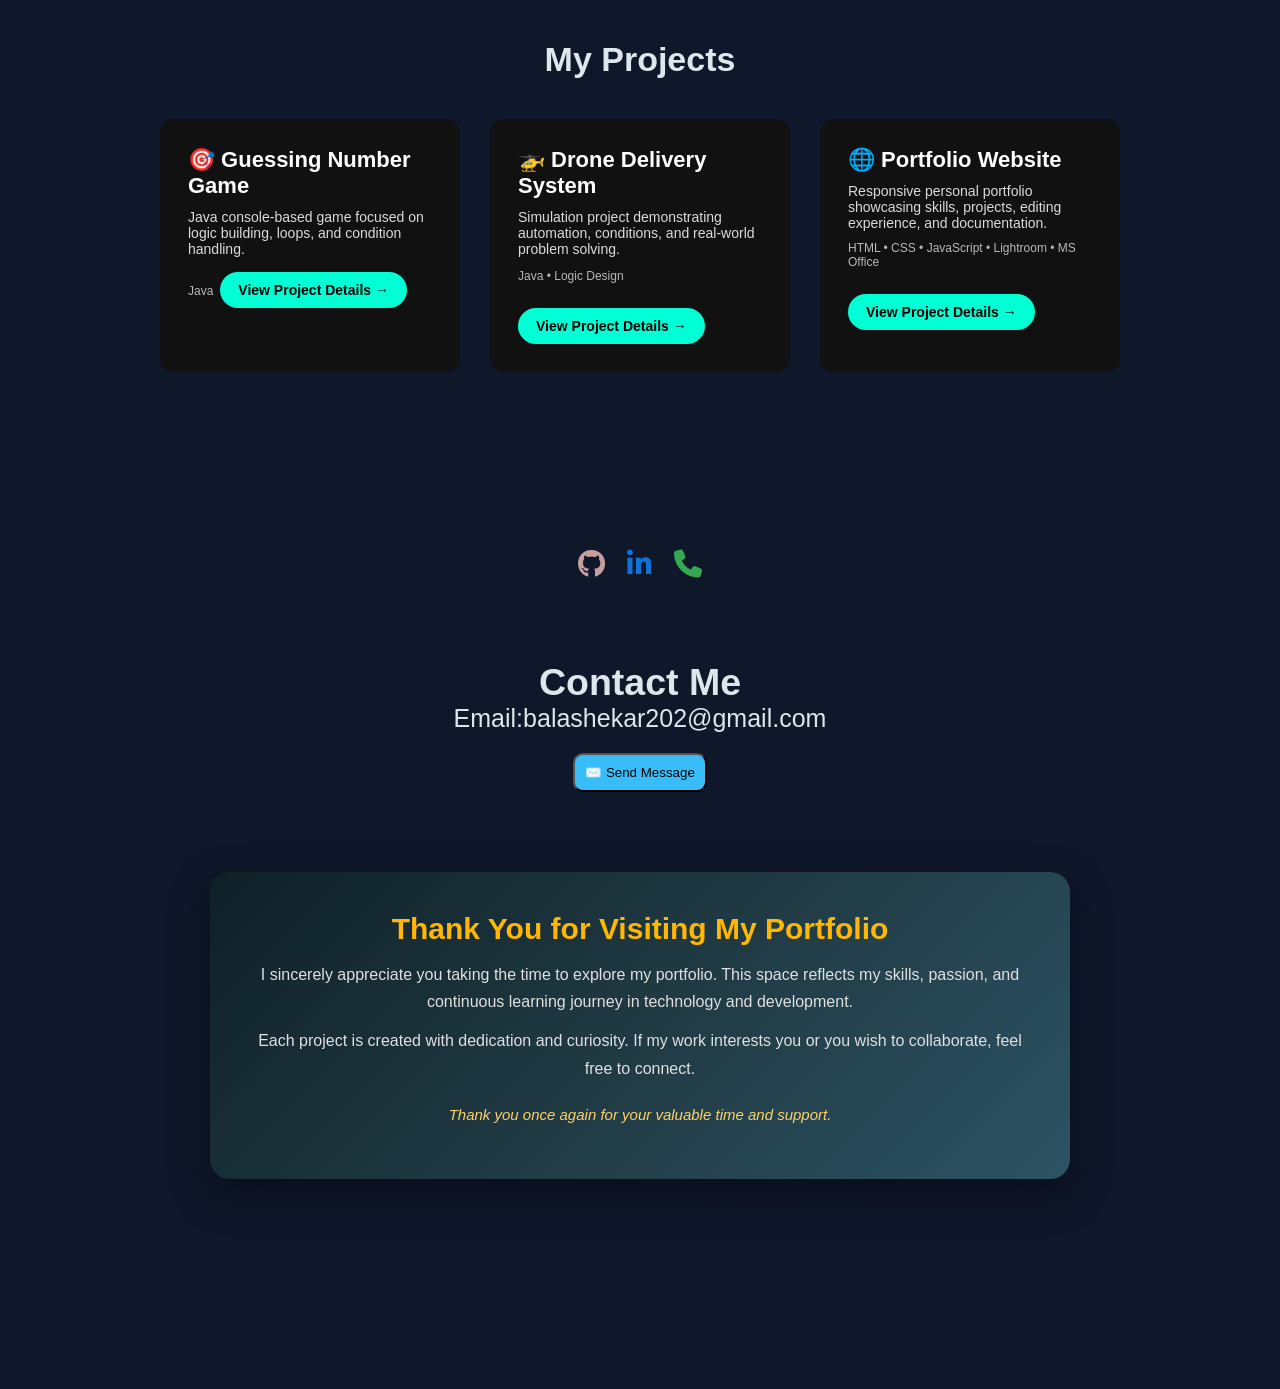
==== commit de35ccad: "Update index.html" ====
--- a/index.html
+++ b/index.html
@@ -74,7 +74,7 @@
         <li>Java</li>
         <li>C</li>
       </ul>
-      <a href="programming.html" target="_blank" class="view-btn">
+      <a href="skills/skill-journey.html" class="skill-btn">
         View Skill Journey →
       </a>
     </div>
@@ -188,3 +188,4 @@
 
 
 
+
--- a/style.css
+++ b/style.css
@@ -13,6 +13,23 @@
     align-items: center;
     z-index: 9999;
 }
+.skill-btn {
+  display: inline-block;
+  margin-top: 15px;
+  padding: 10px 18px;
+  background: linear-gradient(135deg, #2563eb, #1e40af);
+  color: #ffffff;
+  font-weight: 600;
+  text-decoration: none;
+  border-radius: 8px;
+  transition: transform 0.3s ease, box-shadow 0.3s ease;
+}
+
+.skill-btn:hover {
+  transform: translateY(-3px);
+  box-shadow: 0 8px 20px rgba(37, 99, 235, 0.4);
+}
+
 
 .spinner {
     width: 50px;
@@ -455,3 +472,4 @@
 
 
 
+
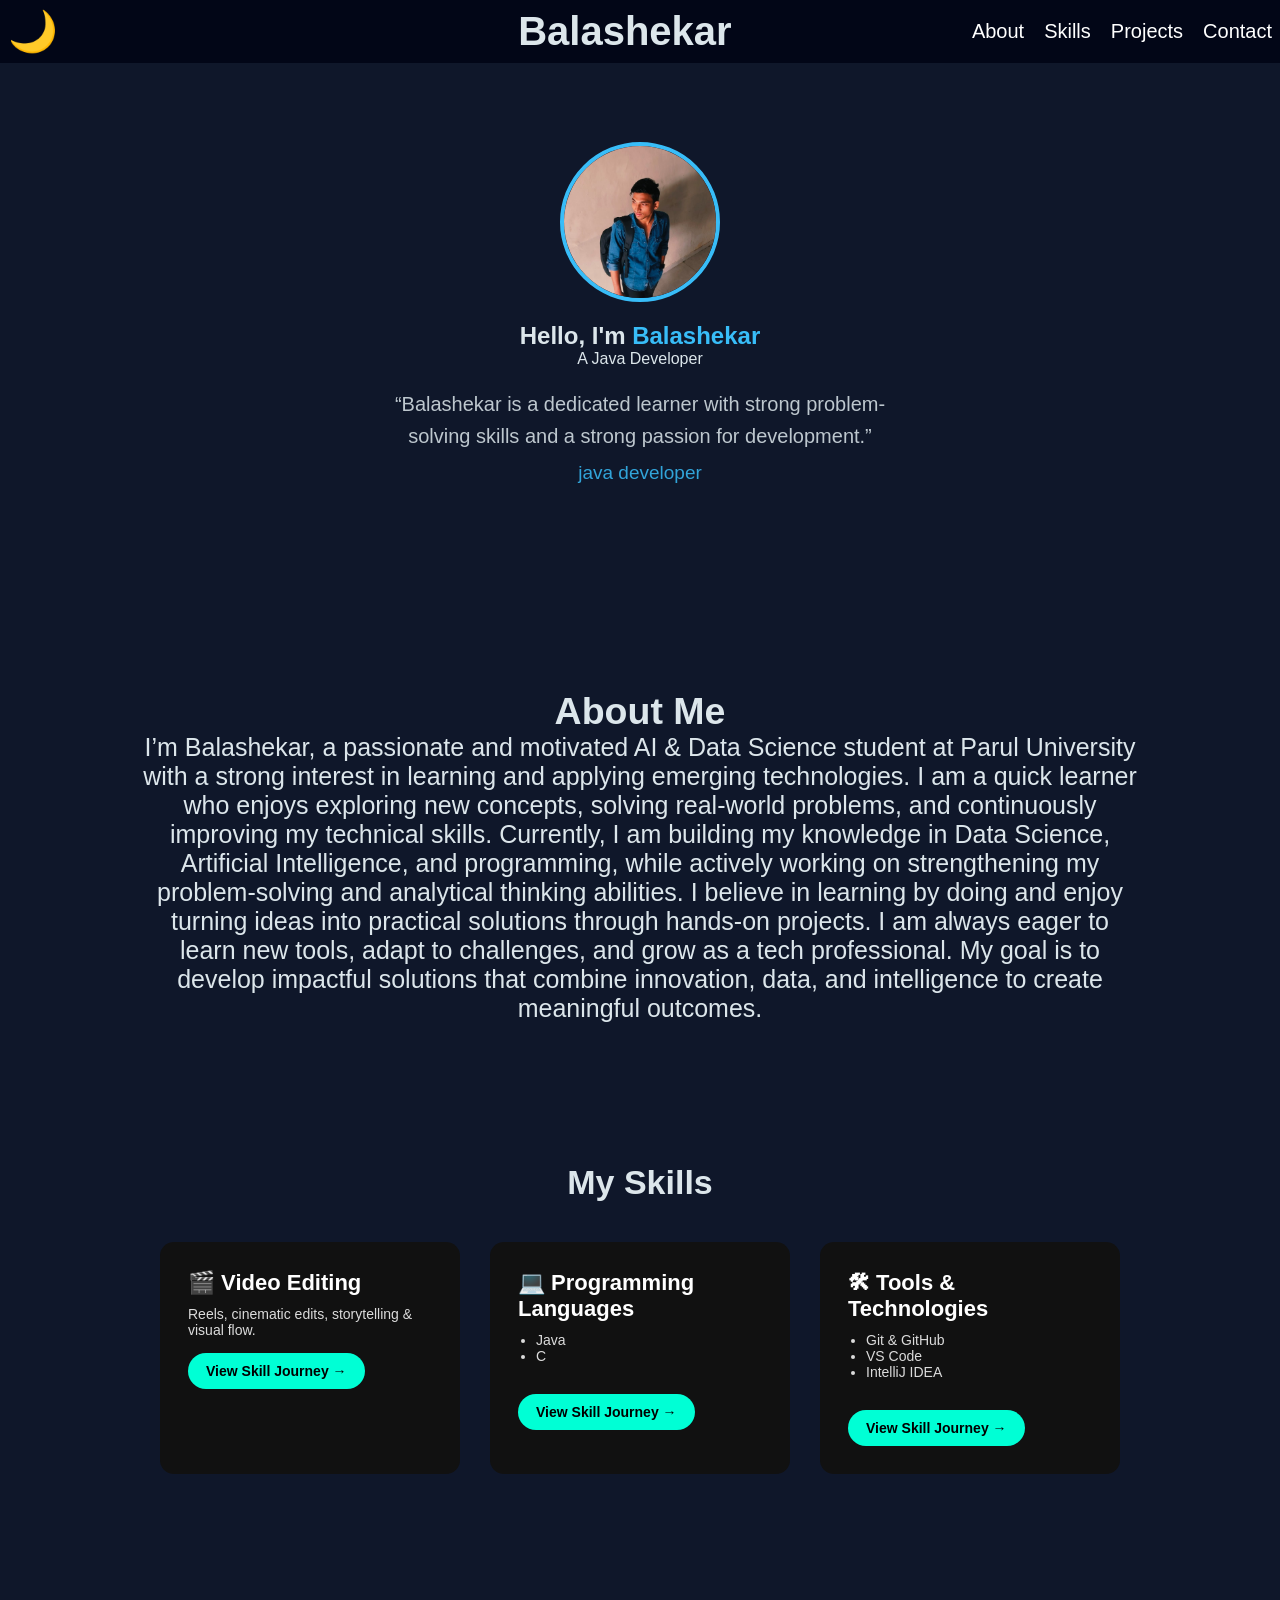
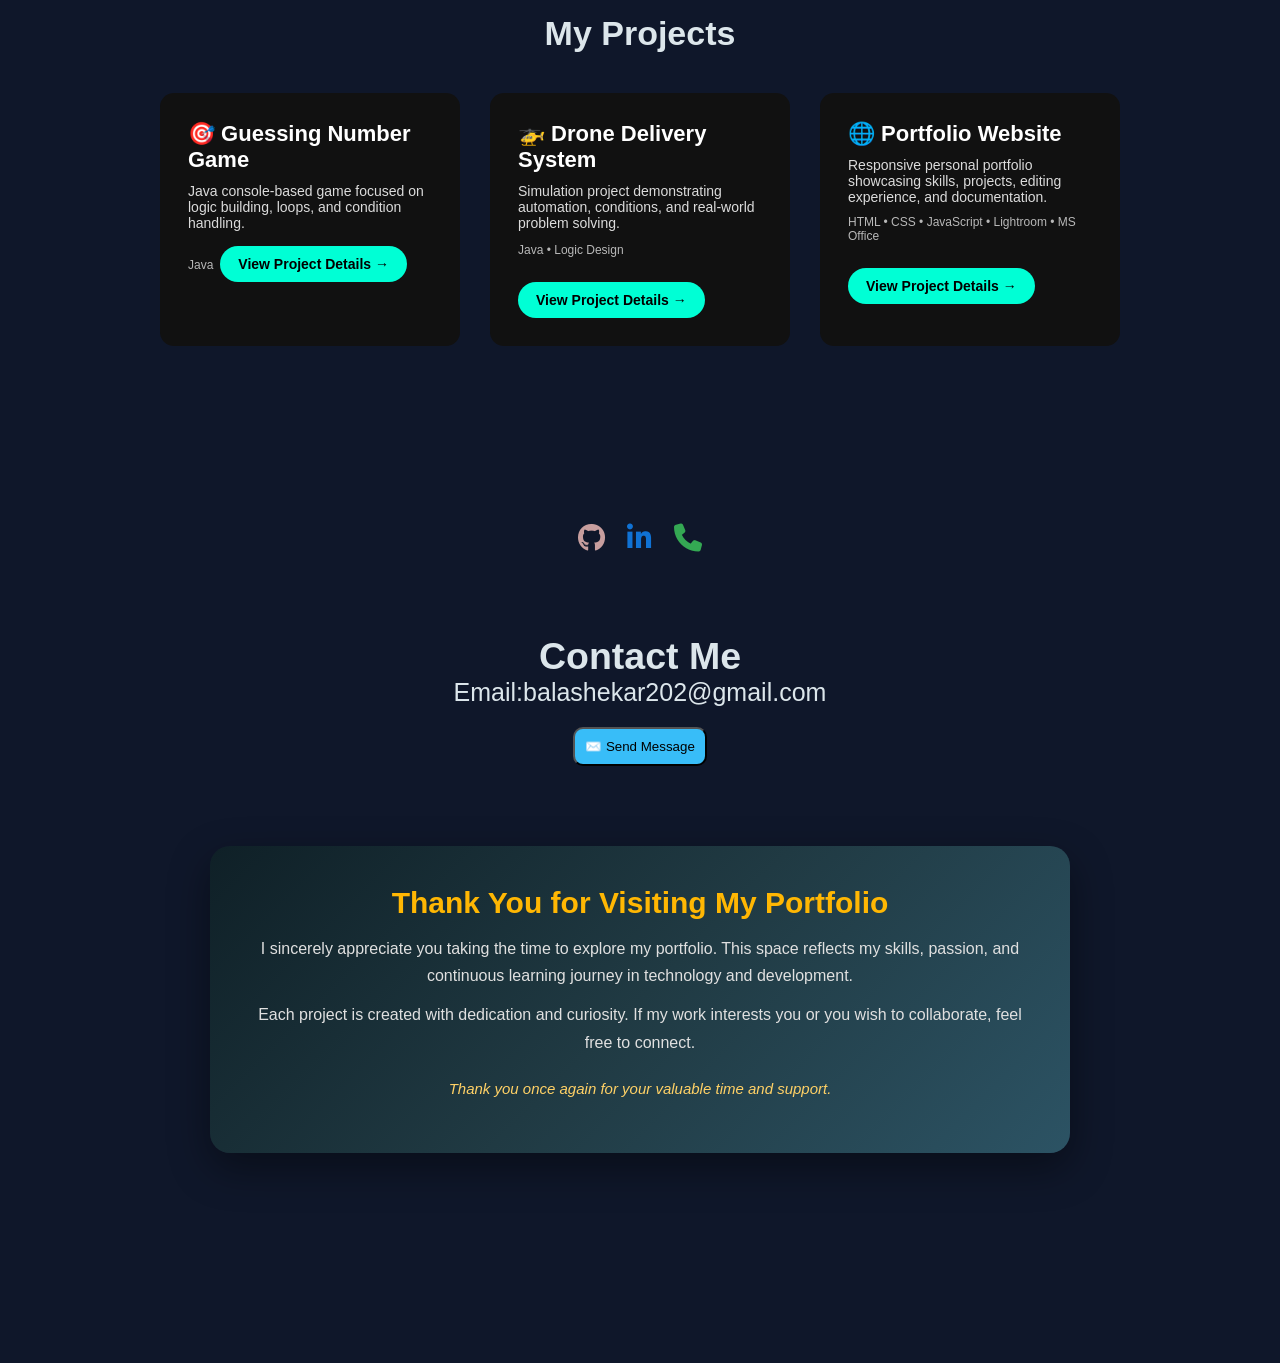
==== commit d62a2549: "Update index.html" ====
--- a/index.html
+++ b/index.html
@@ -74,7 +74,7 @@
         <li>Java</li>
         <li>C</li>
       </ul>
-      <a href="skills/skill-journey.html" class="skill-btn">
+      <a href="skills/programming.html" class="view-btn">
         View Skill Journey →
       </a>
     </div>
@@ -189,3 +189,4 @@
 
 
 
+
